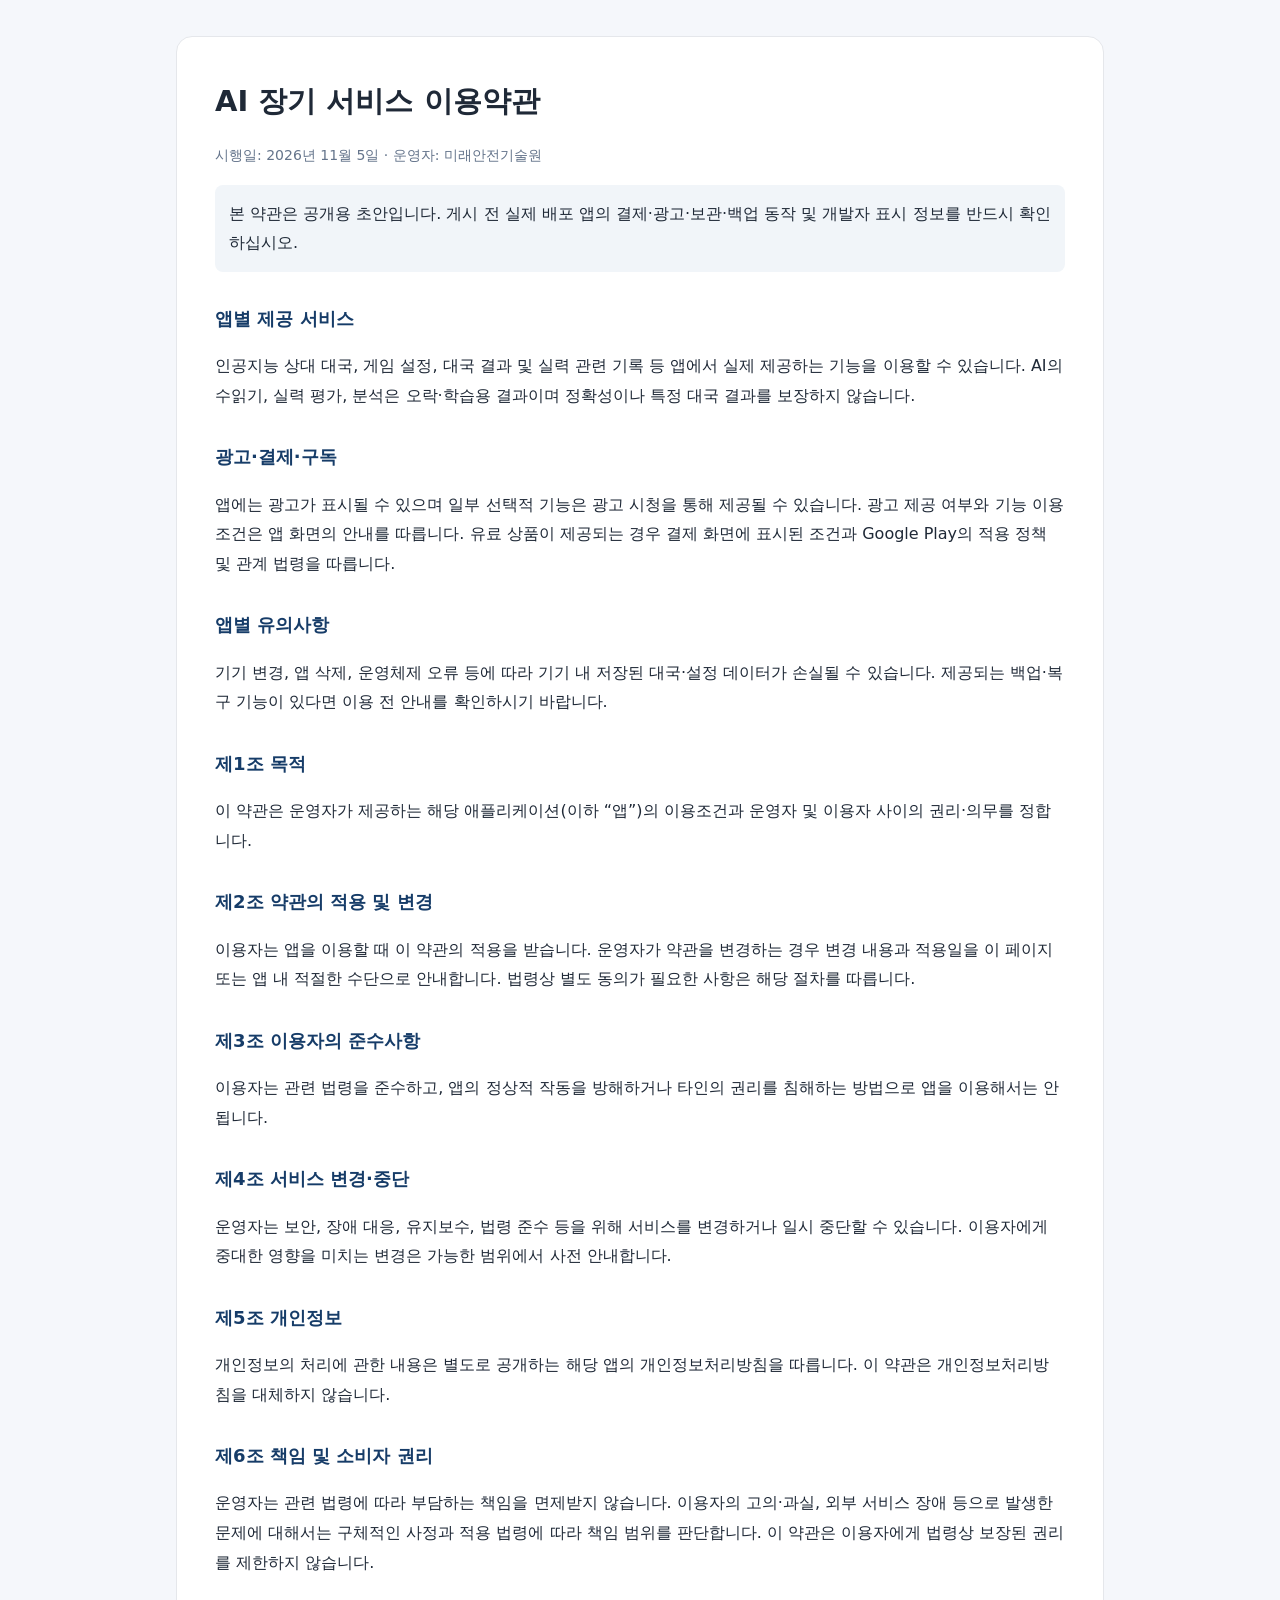
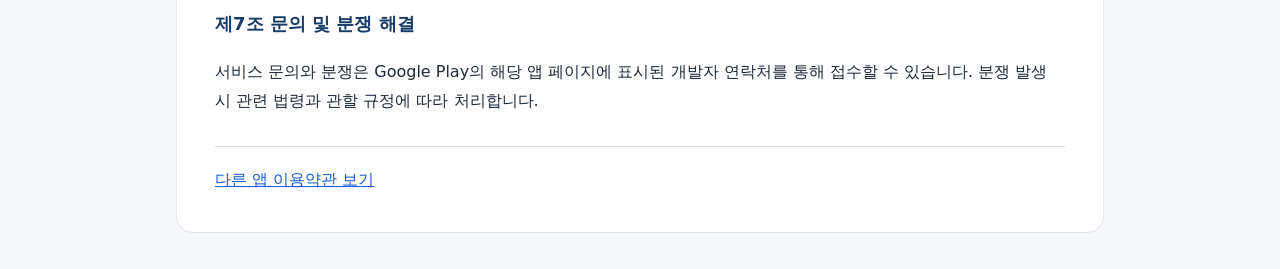
==== ai-janggi.html @ 74752bad "Add files via upload" ====
<!doctype html><html lang="ko"><head><meta charset="utf-8"><meta name="viewport" content="width=device-width,initial-scale=1"><title>AI 장기 서비스 이용약관</title><link rel="stylesheet" href="style.css"></head><body><main class="wrap"><h1>AI 장기 서비스 이용약관</h1><p class="meta">시행일: 2026년 11월 5일 · 운영자: 미래안전기술원</p><p class="note">본 약관은 공개용 초안입니다. 게시 전 실제 배포 앱의 결제·광고·보관·백업 동작 및 개발자 표시 정보를 반드시 확인하십시오.</p><section><h2>앱별 제공 서비스</h2><p>인공지능 상대 대국, 게임 설정, 대국 결과 및 실력 관련 기록 등 앱에서 실제 제공하는 기능을 이용할 수 있습니다. AI의 수읽기, 실력 평가, 분석은 오락·학습용 결과이며 정확성이나 특정 대국 결과를 보장하지 않습니다.</p></section><section><h2>광고·결제·구독</h2><p>앱에는 광고가 표시될 수 있으며 일부 선택적 기능은 광고 시청을 통해 제공될 수 있습니다. 광고 제공 여부와 기능 이용조건은 앱 화면의 안내를 따릅니다. 유료 상품이 제공되는 경우 결제 화면에 표시된 조건과 Google Play의 적용 정책 및 관계 법령을 따릅니다.</p></section><section><h2>앱별 유의사항</h2><p>기기 변경, 앱 삭제, 운영체제 오류 등에 따라 기기 내 저장된 대국·설정 데이터가 손실될 수 있습니다. 제공되는 백업·복구 기능이 있다면 이용 전 안내를 확인하시기 바랍니다.</p></section><section><h2>제1조 목적</h2><p>이 약관은 운영자가 제공하는 해당 애플리케이션(이하 “앱”)의 이용조건과 운영자 및 이용자 사이의 권리·의무를 정합니다.</p></section><section><h2>제2조 약관의 적용 및 변경</h2><p>이용자는 앱을 이용할 때 이 약관의 적용을 받습니다. 운영자가 약관을 변경하는 경우 변경 내용과 적용일을 이 페이지 또는 앱 내 적절한 수단으로 안내합니다. 법령상 별도 동의가 필요한 사항은 해당 절차를 따릅니다.</p></section><section><h2>제3조 이용자의 준수사항</h2><p>이용자는 관련 법령을 준수하고, 앱의 정상적 작동을 방해하거나 타인의 권리를 침해하는 방법으로 앱을 이용해서는 안 됩니다.</p></section><section><h2>제4조 서비스 변경·중단</h2><p>운영자는 보안, 장애 대응, 유지보수, 법령 준수 등을 위해 서비스를 변경하거나 일시 중단할 수 있습니다. 이용자에게 중대한 영향을 미치는 변경은 가능한 범위에서 사전 안내합니다.</p></section><section><h2>제5조 개인정보</h2><p>개인정보의 처리에 관한 내용은 별도로 공개하는 해당 앱의 개인정보처리방침을 따릅니다. 이 약관은 개인정보처리방침을 대체하지 않습니다.</p></section><section><h2>제6조 책임 및 소비자 권리</h2><p>운영자는 관련 법령에 따라 부담하는 책임을 면제받지 않습니다. 이용자의 고의·과실, 외부 서비스 장애 등으로 발생한 문제에 대해서는 구체적인 사정과 적용 법령에 따라 책임 범위를 판단합니다. 이 약관은 이용자에게 법령상 보장된 권리를 제한하지 않습니다.</p></section><section><h2>제7조 문의 및 분쟁 해결</h2><p>서비스 문의와 분쟁은 Google Play의 해당 앱 페이지에 표시된 개발자 연락처를 통해 접수할 수 있습니다. 분쟁 발생 시 관련 법령과 관할 규정에 따라 처리합니다.</p></section><div class="links"><a href="index.html">다른 앱 이용약관 보기</a></div></main></body></html>
---- style.css ----
body{margin:0;background:#f5f7fb;color:#1f2937;font-family:system-ui,-apple-system,"Malgun Gothic",sans-serif;line-height:1.85}.wrap{max-width:850px;margin:36px auto;padding:38px;background:white;border:1px solid #e5e7eb;border-radius:16px}h1{font-size:29px;margin:0 0 8px}h2{font-size:18px;margin-top:30px;color:#163c68}a{color:#175cd3}.meta{color:#64748b;font-size:14px}.note{background:#f1f5f9;padding:14px;border-radius:8px}.links{margin-top:30px;padding-top:18px;border-top:1px solid #ddd}@media(max-width:650px){.wrap{margin:0;border:0;border-radius:0;padding:24px}h1{font-size:24px}}
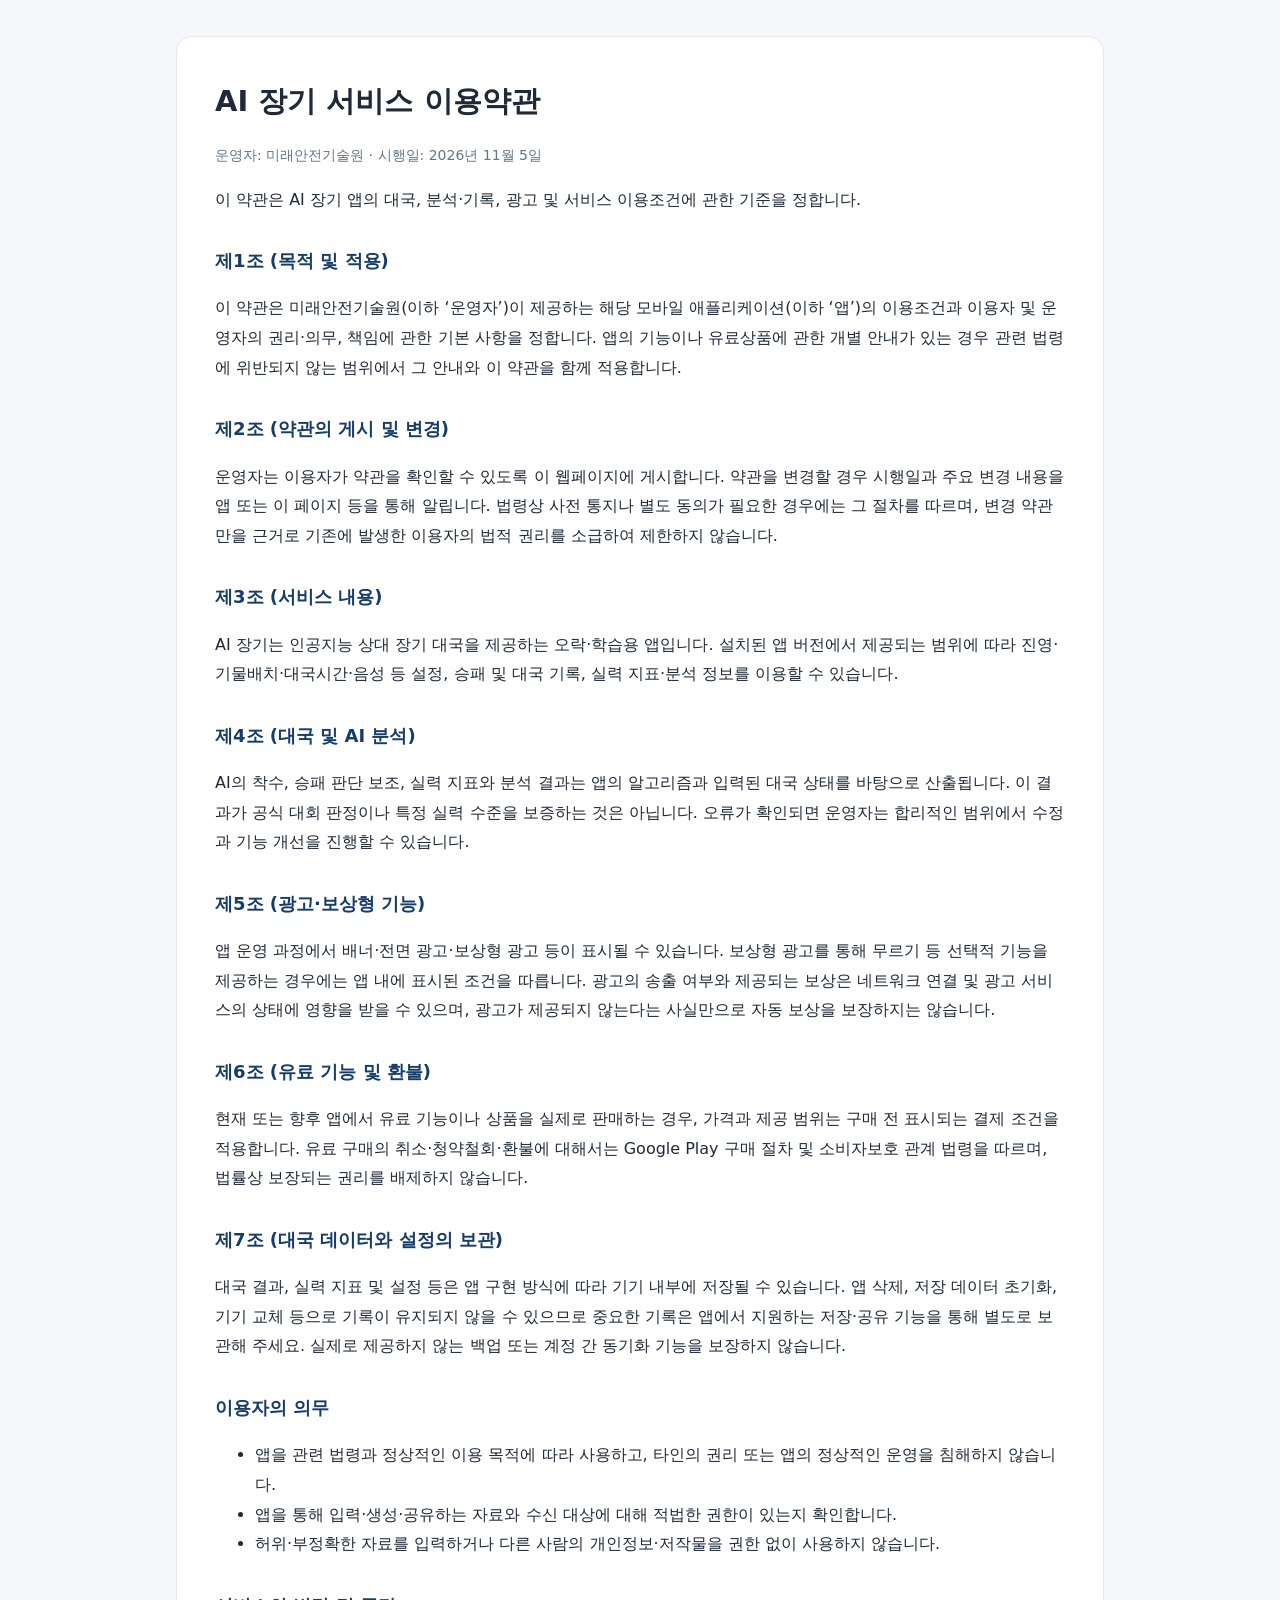
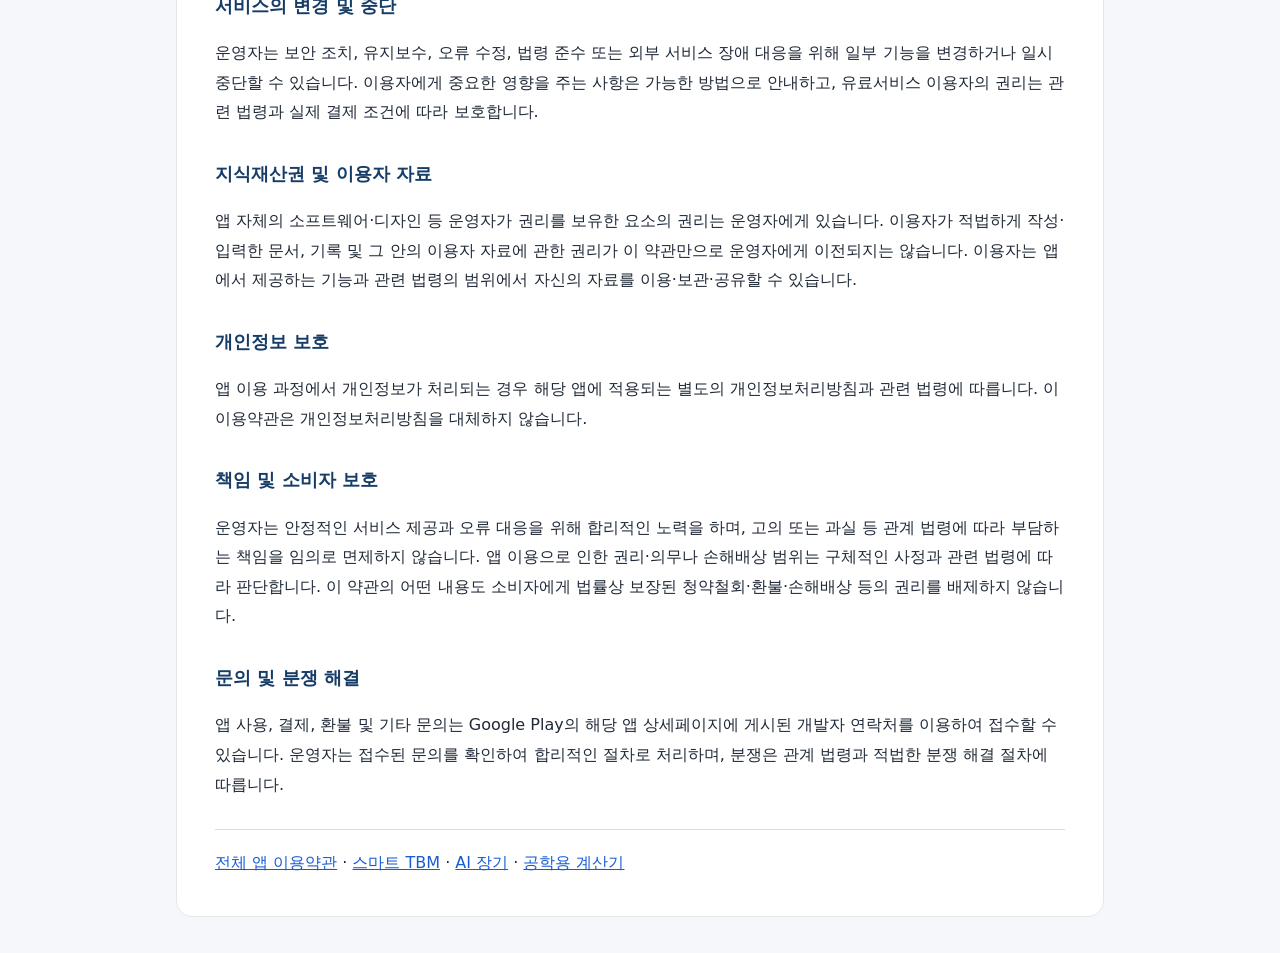
==== commit 7fab08cc: "Publish finalized app terms: ai-janggi.html" ====
--- a/ai-janggi.html
+++ b/ai-janggi.html
@@ -1 +1,31 @@
-<!doctype html><html lang="ko"><head><meta charset="utf-8"><meta name="viewport" content="width=device-width,initial-scale=1"><title>AI 장기 서비스 이용약관</title><link rel="stylesheet" href="style.css"></head><body><main class="wrap"><h1>AI 장기 서비스 이용약관</h1><p class="meta">시행일: 2026년 11월 5일 · 운영자: 미래안전기술원</p><p class="note">본 약관은 공개용 초안입니다. 게시 전 실제 배포 앱의 결제·광고·보관·백업 동작 및 개발자 표시 정보를 반드시 확인하십시오.</p><section><h2>앱별 제공 서비스</h2><p>인공지능 상대 대국, 게임 설정, 대국 결과 및 실력 관련 기록 등 앱에서 실제 제공하는 기능을 이용할 수 있습니다. AI의 수읽기, 실력 평가, 분석은 오락·학습용 결과이며 정확성이나 특정 대국 결과를 보장하지 않습니다.</p></section><section><h2>광고·결제·구독</h2><p>앱에는 광고가 표시될 수 있으며 일부 선택적 기능은 광고 시청을 통해 제공될 수 있습니다. 광고 제공 여부와 기능 이용조건은 앱 화면의 안내를 따릅니다. 유료 상품이 제공되는 경우 결제 화면에 표시된 조건과 Google Play의 적용 정책 및 관계 법령을 따릅니다.</p></section><section><h2>앱별 유의사항</h2><p>기기 변경, 앱 삭제, 운영체제 오류 등에 따라 기기 내 저장된 대국·설정 데이터가 손실될 수 있습니다. 제공되는 백업·복구 기능이 있다면 이용 전 안내를 확인하시기 바랍니다.</p></section><section><h2>제1조 목적</h2><p>이 약관은 운영자가 제공하는 해당 애플리케이션(이하 “앱”)의 이용조건과 운영자 및 이용자 사이의 권리·의무를 정합니다.</p></section><section><h2>제2조 약관의 적용 및 변경</h2><p>이용자는 앱을 이용할 때 이 약관의 적용을 받습니다. 운영자가 약관을 변경하는 경우 변경 내용과 적용일을 이 페이지 또는 앱 내 적절한 수단으로 안내합니다. 법령상 별도 동의가 필요한 사항은 해당 절차를 따릅니다.</p></section><section><h2>제3조 이용자의 준수사항</h2><p>이용자는 관련 법령을 준수하고, 앱의 정상적 작동을 방해하거나 타인의 권리를 침해하는 방법으로 앱을 이용해서는 안 됩니다.</p></section><section><h2>제4조 서비스 변경·중단</h2><p>운영자는 보안, 장애 대응, 유지보수, 법령 준수 등을 위해 서비스를 변경하거나 일시 중단할 수 있습니다. 이용자에게 중대한 영향을 미치는 변경은 가능한 범위에서 사전 안내합니다.</p></section><section><h2>제5조 개인정보</h2><p>개인정보의 처리에 관한 내용은 별도로 공개하는 해당 앱의 개인정보처리방침을 따릅니다. 이 약관은 개인정보처리방침을 대체하지 않습니다.</p></section><section><h2>제6조 책임 및 소비자 권리</h2><p>운영자는 관련 법령에 따라 부담하는 책임을 면제받지 않습니다. 이용자의 고의·과실, 외부 서비스 장애 등으로 발생한 문제에 대해서는 구체적인 사정과 적용 법령에 따라 책임 범위를 판단합니다. 이 약관은 이용자에게 법령상 보장된 권리를 제한하지 않습니다.</p></section><section><h2>제7조 문의 및 분쟁 해결</h2><p>서비스 문의와 분쟁은 Google Play의 해당 앱 페이지에 표시된 개발자 연락처를 통해 접수할 수 있습니다. 분쟁 발생 시 관련 법령과 관할 규정에 따라 처리합니다.</p></section><div class="links"><a href="index.html">다른 앱 이용약관 보기</a></div></main></body></html>+<!doctype html>
+<html lang="ko">
+<head>
+<meta charset="utf-8">
+<meta name="viewport" content="width=device-width, initial-scale=1">
+<meta name="description" content="미래안전기술원에서 제공하는 AI 장기 서비스 이용약관의 서비스 이용약관">
+<title>AI 장기 서비스 이용약관 | 미래안전기술원</title>
+<link rel="stylesheet" href="style.css">
+</head>
+<body>
+<main class="wrap">
+<h1>AI 장기 서비스 이용약관</h1>
+<p class="meta">운영자: 미래안전기술원 · 시행일: 2026년 11월 5일</p>
+<p>이 약관은 AI 장기 앱의 대국, 분석·기록, 광고 및 서비스 이용조건에 관한 기준을 정합니다.</p>
+<section><h2>제1조 (목적 및 적용)</h2><p>이 약관은 미래안전기술원(이하 ‘운영자’)이 제공하는 해당 모바일 애플리케이션(이하 ‘앱’)의 이용조건과 이용자 및 운영자의 권리·의무, 책임에 관한 기본 사항을 정합니다. 앱의 기능이나 유료상품에 관한 개별 안내가 있는 경우 관련 법령에 위반되지 않는 범위에서 그 안내와 이 약관을 함께 적용합니다.</p></section>
+<section><h2>제2조 (약관의 게시 및 변경)</h2><p>운영자는 이용자가 약관을 확인할 수 있도록 이 웹페이지에 게시합니다. 약관을 변경할 경우 시행일과 주요 변경 내용을 앱 또는 이 페이지 등을 통해 알립니다. 법령상 사전 통지나 별도 동의가 필요한 경우에는 그 절차를 따르며, 변경 약관만을 근거로 기존에 발생한 이용자의 법적 권리를 소급하여 제한하지 않습니다.</p></section>
+<section><h2>제3조 (서비스 내용)</h2><p>AI 장기는 인공지능 상대 장기 대국을 제공하는 오락·학습용 앱입니다. 설치된 앱 버전에서 제공되는 범위에 따라 진영·기물배치·대국시간·음성 등 설정, 승패 및 대국 기록, 실력 지표·분석 정보를 이용할 수 있습니다.</p></section>
+<section><h2>제4조 (대국 및 AI 분석)</h2><p>AI의 착수, 승패 판단 보조, 실력 지표와 분석 결과는 앱의 알고리즘과 입력된 대국 상태를 바탕으로 산출됩니다. 이 결과가 공식 대회 판정이나 특정 실력 수준을 보증하는 것은 아닙니다. 오류가 확인되면 운영자는 합리적인 범위에서 수정과 기능 개선을 진행할 수 있습니다.</p></section>
+<section><h2>제5조 (광고·보상형 기능)</h2><p>앱 운영 과정에서 배너·전면 광고·보상형 광고 등이 표시될 수 있습니다. 보상형 광고를 통해 무르기 등 선택적 기능을 제공하는 경우에는 앱 내에 표시된 조건을 따릅니다. 광고의 송출 여부와 제공되는 보상은 네트워크 연결 및 광고 서비스의 상태에 영향을 받을 수 있으며, 광고가 제공되지 않는다는 사실만으로 자동 보상을 보장하지는 않습니다.</p></section>
+<section><h2>제6조 (유료 기능 및 환불)</h2><p>현재 또는 향후 앱에서 유료 기능이나 상품을 실제로 판매하는 경우, 가격과 제공 범위는 구매 전 표시되는 결제 조건을 적용합니다. 유료 구매의 취소·청약철회·환불에 대해서는 Google Play 구매 절차 및 소비자보호 관계 법령을 따르며, 법률상 보장되는 권리를 배제하지 않습니다.</p></section>
+<section><h2>제7조 (대국 데이터와 설정의 보관)</h2><p>대국 결과, 실력 지표 및 설정 등은 앱 구현 방식에 따라 기기 내부에 저장될 수 있습니다. 앱 삭제, 저장 데이터 초기화, 기기 교체 등으로 기록이 유지되지 않을 수 있으므로 중요한 기록은 앱에서 지원하는 저장·공유 기능을 통해 별도로 보관해 주세요. 실제로 제공하지 않는 백업 또는 계정 간 동기화 기능을 보장하지 않습니다.</p></section>
+<section><h2>이용자의 의무</h2><ul><li>앱을 관련 법령과 정상적인 이용 목적에 따라 사용하고, 타인의 권리 또는 앱의 정상적인 운영을 침해하지 않습니다.</li><li>앱을 통해 입력·생성·공유하는 자료와 수신 대상에 대해 적법한 권한이 있는지 확인합니다.</li><li>허위·부정확한 자료를 입력하거나 다른 사람의 개인정보·저작물을 권한 없이 사용하지 않습니다.</li></ul></section>
+<section><h2>서비스의 변경 및 중단</h2><p>운영자는 보안 조치, 유지보수, 오류 수정, 법령 준수 또는 외부 서비스 장애 대응을 위해 일부 기능을 변경하거나 일시 중단할 수 있습니다. 이용자에게 중요한 영향을 주는 사항은 가능한 방법으로 안내하고, 유료서비스 이용자의 권리는 관련 법령과 실제 결제 조건에 따라 보호합니다.</p></section>
+<section><h2>지식재산권 및 이용자 자료</h2><p>앱 자체의 소프트웨어·디자인 등 운영자가 권리를 보유한 요소의 권리는 운영자에게 있습니다. 이용자가 적법하게 작성·입력한 문서, 기록 및 그 안의 이용자 자료에 관한 권리가 이 약관만으로 운영자에게 이전되지는 않습니다. 이용자는 앱에서 제공하는 기능과 관련 법령의 범위에서 자신의 자료를 이용·보관·공유할 수 있습니다.</p></section>
+<section><h2>개인정보 보호</h2><p>앱 이용 과정에서 개인정보가 처리되는 경우 해당 앱에 적용되는 별도의 개인정보처리방침과 관련 법령에 따릅니다. 이 이용약관은 개인정보처리방침을 대체하지 않습니다.</p></section>
+<section><h2>책임 및 소비자 보호</h2><p>운영자는 안정적인 서비스 제공과 오류 대응을 위해 합리적인 노력을 하며, 고의 또는 과실 등 관계 법령에 따라 부담하는 책임을 임의로 면제하지 않습니다. 앱 이용으로 인한 권리·의무나 손해배상 범위는 구체적인 사정과 관련 법령에 따라 판단합니다. 이 약관의 어떤 내용도 소비자에게 법률상 보장된 청약철회·환불·손해배상 등의 권리를 배제하지 않습니다.</p></section>
+<section><h2>문의 및 분쟁 해결</h2><p>앱 사용, 결제, 환불 및 기타 문의는 Google Play의 해당 앱 상세페이지에 게시된 개발자 연락처를 이용하여 접수할 수 있습니다. 운영자는 접수된 문의를 확인하여 합리적인 절차로 처리하며, 분쟁은 관계 법령과 적법한 분쟁 해결 절차에 따릅니다.</p></section>
+<nav aria-label="약관 메뉴" class="links"><a href="index.html">전체 앱 이용약관</a> · <a href="smart-tbm.html">스마트 TBM</a> · <a href="ai-janggi.html">AI 장기</a> · <a href="engineering-calculator.html">공학용 계산기</a></nav>
+</main>
+</body>
+</html>
